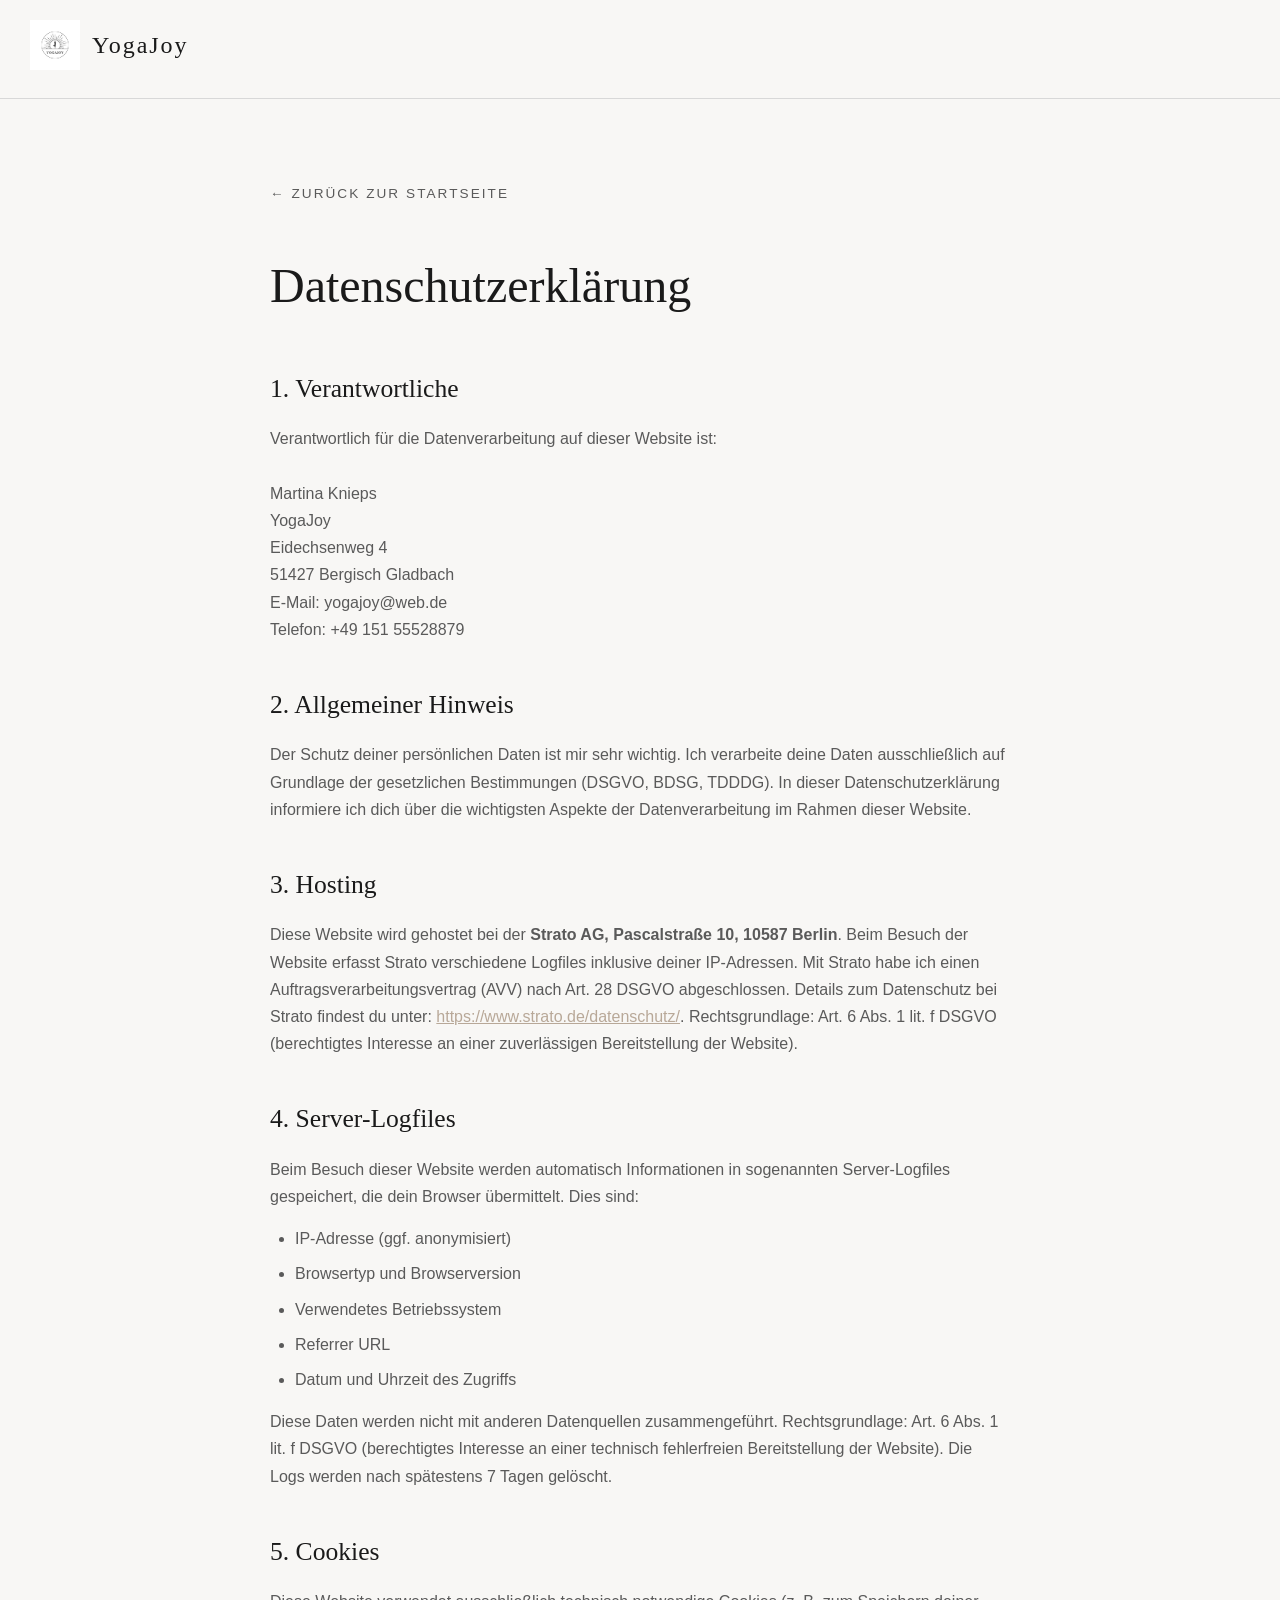
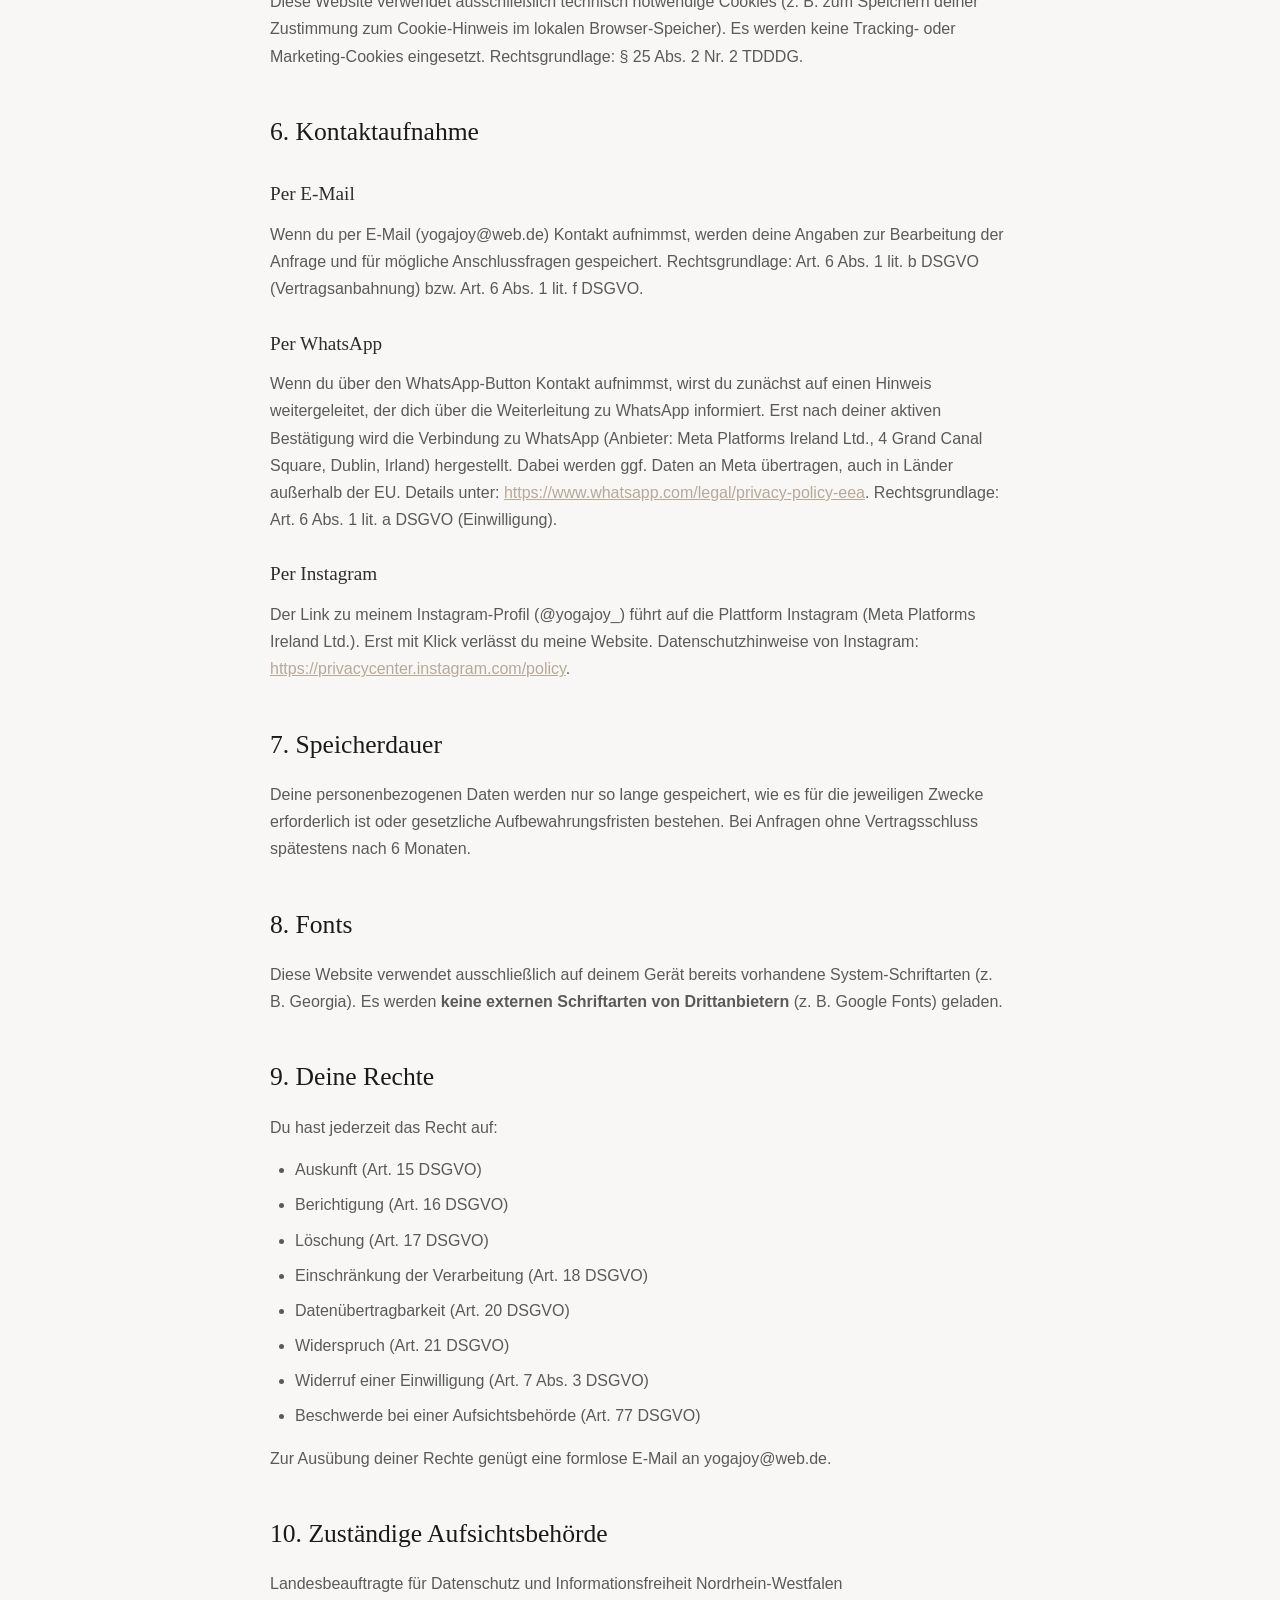
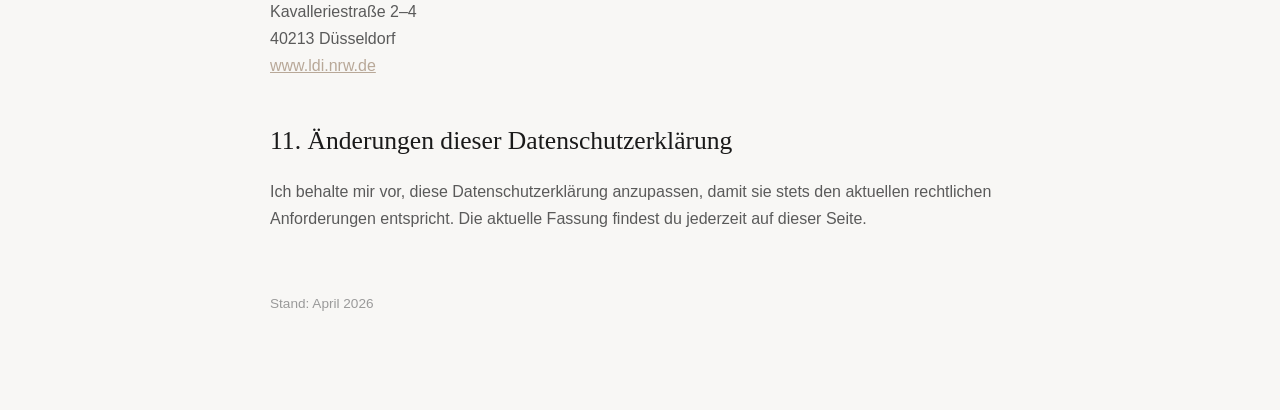
==== datenschutz.html @ 41051c27 "Add files via upload" ====
<!DOCTYPE html>
<html lang="de">
<head>
    <meta charset="UTF-8">
    <meta name="viewport" content="width=device-width, initial-scale=1.0">
    <title>Datenschutz | YogaJoy Bensberg</title>
    <meta name="description" content="Datenschutzerklärung von YogaJoy – Martina Knieps.">
    <meta name="robots" content="noindex, follow">
    <link rel="icon" type="image/png" href="bilder/YogaJoy_Logo_transparent.png">
    <link rel="stylesheet" href="fonts/fonts.css">
    <style>
        :root {
            --black: #1a1a1a; --dark: #2c2c2c; --mid: #5a5a5a; --light: #9a9a9a;
            --silver: #d8d8d8; --offwhite: #f8f7f5; --accent: #b8a898;
        }
        * { margin: 0; padding: 0; box-sizing: border-box; }
        body {
            font-family: 'Jost', -apple-system, BlinkMacSystemFont, 'Segoe UI', sans-serif;
            font-weight: 300; color: var(--dark); background: var(--offwhite); line-height: 1.7;
        }
        h1, h2, h3 { font-family: 'Cormorant Garamond', Georgia, serif; font-weight: 400; color: var(--black); }
        h1 { font-size: 3rem; margin-bottom: 40px; }
        h2 { font-size: 1.6rem; margin-top: 40px; margin-bottom: 15px; }
        h3 { font-size: 1.2rem; margin-top: 25px; margin-bottom: 10px; color: var(--dark); }
        .container { max-width: 800px; margin: 0 auto; padding: 80px 30px; }
        p, ul { margin-bottom: 15px; color: var(--mid); }
        ul { padding-left: 25px; }
        li { margin-bottom: 8px; }
        a { color: var(--accent); }
        .back-link {
            display: inline-flex; align-items: center; gap: 8px;
            color: var(--mid); text-decoration: none; margin-bottom: 40px;
            font-size: 0.85rem; text-transform: uppercase; letter-spacing: 0.15em;
        }
        .back-link:hover { color: var(--black); }
        header {
            padding: 20px 30px; background: rgba(248,247,245,0.92);
            backdrop-filter: blur(15px); border-bottom: 1px solid var(--silver);
        }
        .logo-link { display: inline-flex; align-items: center; gap: 12px; text-decoration: none; }
        .logo-link img { height: 50px; }
        .logo-link span {
            font-family: 'Cormorant Garamond', Georgia, serif; font-size: 1.5rem;
            color: var(--black); letter-spacing: 0.08em;
        }
    </style>
</head>
<body>

<header>
    <a href="index.html" class="logo-link">
        <img src="bilder/YogaJoy_Logo_transparent.png" alt="YogaJoy Logo">
        <span>YogaJoy</span>
    </a>
</header>

<div class="container">
    <a href="index.html" class="back-link">← Zurück zur Startseite</a>
    <h1>Datenschutzerklärung</h1>

    <h2>1. Verantwortliche</h2>
    <p>
        Verantwortlich für die Datenverarbeitung auf dieser Website ist:<br><br>
        Martina Knieps<br>
        YogaJoy<br>
        Eidechsenweg 4<br>
        51427 Bergisch Gladbach<br>
        E-Mail: yogajoy@web.de<br>
        Telefon: +49 151 55528879
    </p>

    <h2>2. Allgemeiner Hinweis</h2>
    <p>Der Schutz deiner persönlichen Daten ist mir sehr wichtig. Ich verarbeite deine Daten ausschließlich auf Grundlage der gesetzlichen Bestimmungen (DSGVO, BDSG, TDDDG). In dieser Datenschutzerklärung informiere ich dich über die wichtigsten Aspekte der Datenverarbeitung im Rahmen dieser Website.</p>

    <h2>3. Hosting</h2>
    <p>Diese Website wird gehostet bei der <strong>Strato AG, Pascalstraße 10, 10587 Berlin</strong>. Beim Besuch der Website erfasst Strato verschiedene Logfiles inklusive deiner IP-Adressen. Mit Strato habe ich einen Auftragsverarbeitungsvertrag (AVV) nach Art. 28 DSGVO abgeschlossen. Details zum Datenschutz bei Strato findest du unter: <a href="https://www.strato.de/datenschutz/" target="_blank" rel="noopener">https://www.strato.de/datenschutz/</a>. Rechtsgrundlage: Art. 6 Abs. 1 lit. f DSGVO (berechtigtes Interesse an einer zuverlässigen Bereitstellung der Website).</p>

    <h2>4. Server-Logfiles</h2>
    <p>Beim Besuch dieser Website werden automatisch Informationen in sogenannten Server-Logfiles gespeichert, die dein Browser übermittelt. Dies sind:</p>
    <ul>
        <li>IP-Adresse (ggf. anonymisiert)</li>
        <li>Browsertyp und Browserversion</li>
        <li>Verwendetes Betriebssystem</li>
        <li>Referrer URL</li>
        <li>Datum und Uhrzeit des Zugriffs</li>
    </ul>
    <p>Diese Daten werden nicht mit anderen Datenquellen zusammengeführt. Rechtsgrundlage: Art. 6 Abs. 1 lit. f DSGVO (berechtigtes Interesse an einer technisch fehlerfreien Bereitstellung der Website). Die Logs werden nach spätestens 7 Tagen gelöscht.</p>

    <h2>5. Cookies</h2>
    <p>Diese Website verwendet ausschließlich technisch notwendige Cookies (z. B. zum Speichern deiner Zustimmung zum Cookie-Hinweis im lokalen Browser-Speicher). Es werden keine Tracking- oder Marketing-Cookies eingesetzt. Rechtsgrundlage: § 25 Abs. 2 Nr. 2 TDDDG.</p>

    <h2>6. Kontaktaufnahme</h2>
    <h3>Per E-Mail</h3>
    <p>Wenn du per E-Mail (yogajoy@web.de) Kontakt aufnimmst, werden deine Angaben zur Bearbeitung der Anfrage und für mögliche Anschlussfragen gespeichert. Rechtsgrundlage: Art. 6 Abs. 1 lit. b DSGVO (Vertragsanbahnung) bzw. Art. 6 Abs. 1 lit. f DSGVO.</p>

    <h3>Per WhatsApp</h3>
    <p>Wenn du über den WhatsApp-Button Kontakt aufnimmst, wirst du zunächst auf einen Hinweis weitergeleitet, der dich über die Weiterleitung zu WhatsApp informiert. Erst nach deiner aktiven Bestätigung wird die Verbindung zu WhatsApp (Anbieter: Meta Platforms Ireland Ltd., 4 Grand Canal Square, Dublin, Irland) hergestellt. Dabei werden ggf. Daten an Meta übertragen, auch in Länder außerhalb der EU. Details unter: <a href="https://www.whatsapp.com/legal/privacy-policy-eea" target="_blank" rel="noopener">https://www.whatsapp.com/legal/privacy-policy-eea</a>. Rechtsgrundlage: Art. 6 Abs. 1 lit. a DSGVO (Einwilligung).</p>

    <h3>Per Instagram</h3>
    <p>Der Link zu meinem Instagram-Profil (@yogajoy_) führt auf die Plattform Instagram (Meta Platforms Ireland Ltd.). Erst mit Klick verlässt du meine Website. Datenschutzhinweise von Instagram: <a href="https://privacycenter.instagram.com/policy" target="_blank" rel="noopener">https://privacycenter.instagram.com/policy</a>.</p>

    <h2>7. Speicherdauer</h2>
    <p>Deine personenbezogenen Daten werden nur so lange gespeichert, wie es für die jeweiligen Zwecke erforderlich ist oder gesetzliche Aufbewahrungsfristen bestehen. Bei Anfragen ohne Vertragsschluss spätestens nach 6 Monaten.</p>

    <h2>8. Fonts</h2>
    <p>Diese Website verwendet ausschließlich auf deinem Gerät bereits vorhandene System-Schriftarten (z. B. Georgia). Es werden <strong>keine externen Schriftarten von Drittanbietern</strong> (z. B. Google Fonts) geladen.</p>

    <h2>9. Deine Rechte</h2>
    <p>Du hast jederzeit das Recht auf:</p>
    <ul>
        <li>Auskunft (Art. 15 DSGVO)</li>
        <li>Berichtigung (Art. 16 DSGVO)</li>
        <li>Löschung (Art. 17 DSGVO)</li>
        <li>Einschränkung der Verarbeitung (Art. 18 DSGVO)</li>
        <li>Datenübertragbarkeit (Art. 20 DSGVO)</li>
        <li>Widerspruch (Art. 21 DSGVO)</li>
        <li>Widerruf einer Einwilligung (Art. 7 Abs. 3 DSGVO)</li>
        <li>Beschwerde bei einer Aufsichtsbehörde (Art. 77 DSGVO)</li>
    </ul>
    <p>Zur Ausübung deiner Rechte genügt eine formlose E-Mail an yogajoy@web.de.</p>

    <h2>10. Zuständige Aufsichtsbehörde</h2>
    <p>
        Landesbeauftragte für Datenschutz und Informationsfreiheit Nordrhein-Westfalen<br>
        Kavalleriestraße 2–4<br>
        40213 Düsseldorf<br>
        <a href="https://www.ldi.nrw.de" target="_blank" rel="noopener">www.ldi.nrw.de</a>
    </p>

    <h2>11. Änderungen dieser Datenschutzerklärung</h2>
    <p>Ich behalte mir vor, diese Datenschutzerklärung anzupassen, damit sie stets den aktuellen rechtlichen Anforderungen entspricht. Die aktuelle Fassung findest du jederzeit auf dieser Seite.</p>

    <p style="margin-top: 60px; font-size: 0.85rem; color: var(--light);">
        Stand: April 2026
    </p>
</div>

</body>
</html>
---- fonts/fonts.css ----
/*
  YogaJoy – Font-Definitionen
  ============================
  
  Die Website nutzt System-Fonts (Georgia + System-Sans).
  Das ist DSGVO-konform, schnell und sieht sehr elegant aus.
  
  Falls du später die Original-Fonts (Cormorant Garamond + Jost) möchtest,
  schau in die Datei "_FONTS_UPGRADE.txt" im gleichen Ordner.
*/

/* Keine @font-face Regeln aktiv - Fallbacks aus style.css werden genutzt */
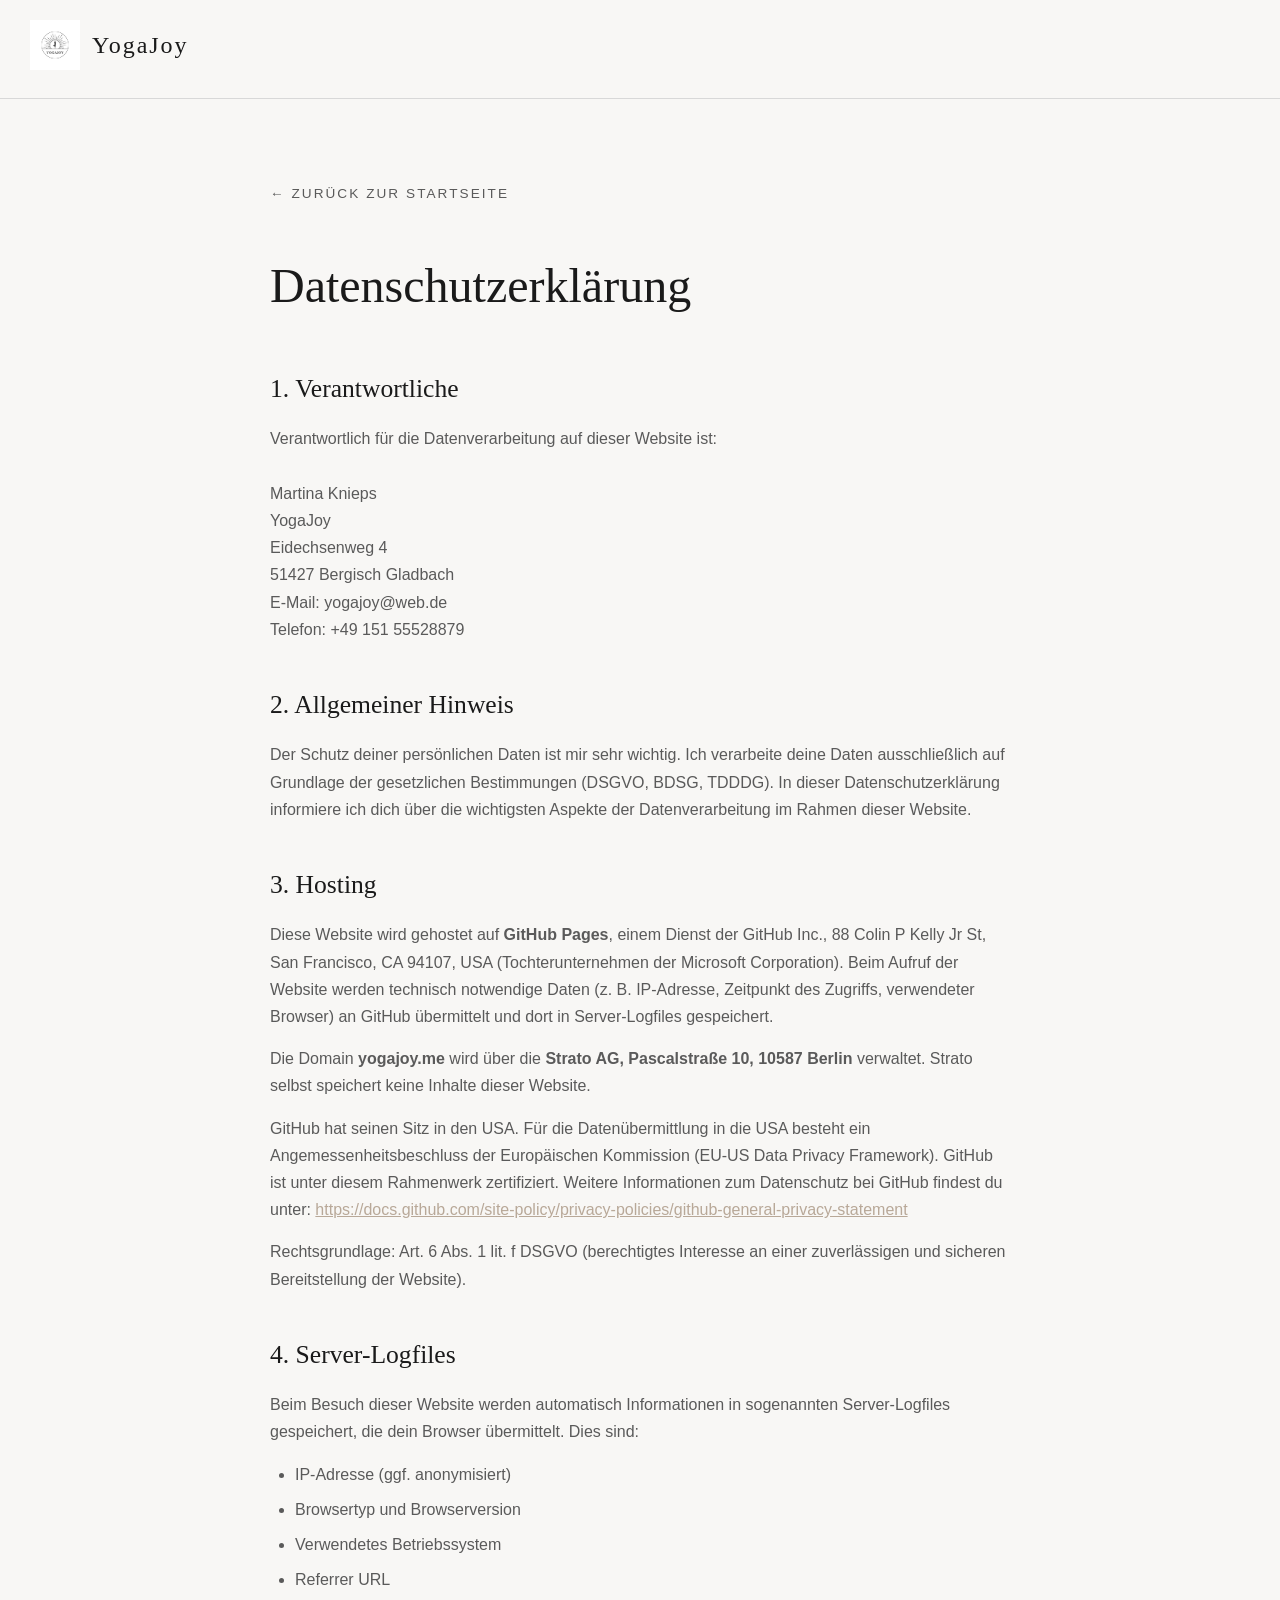
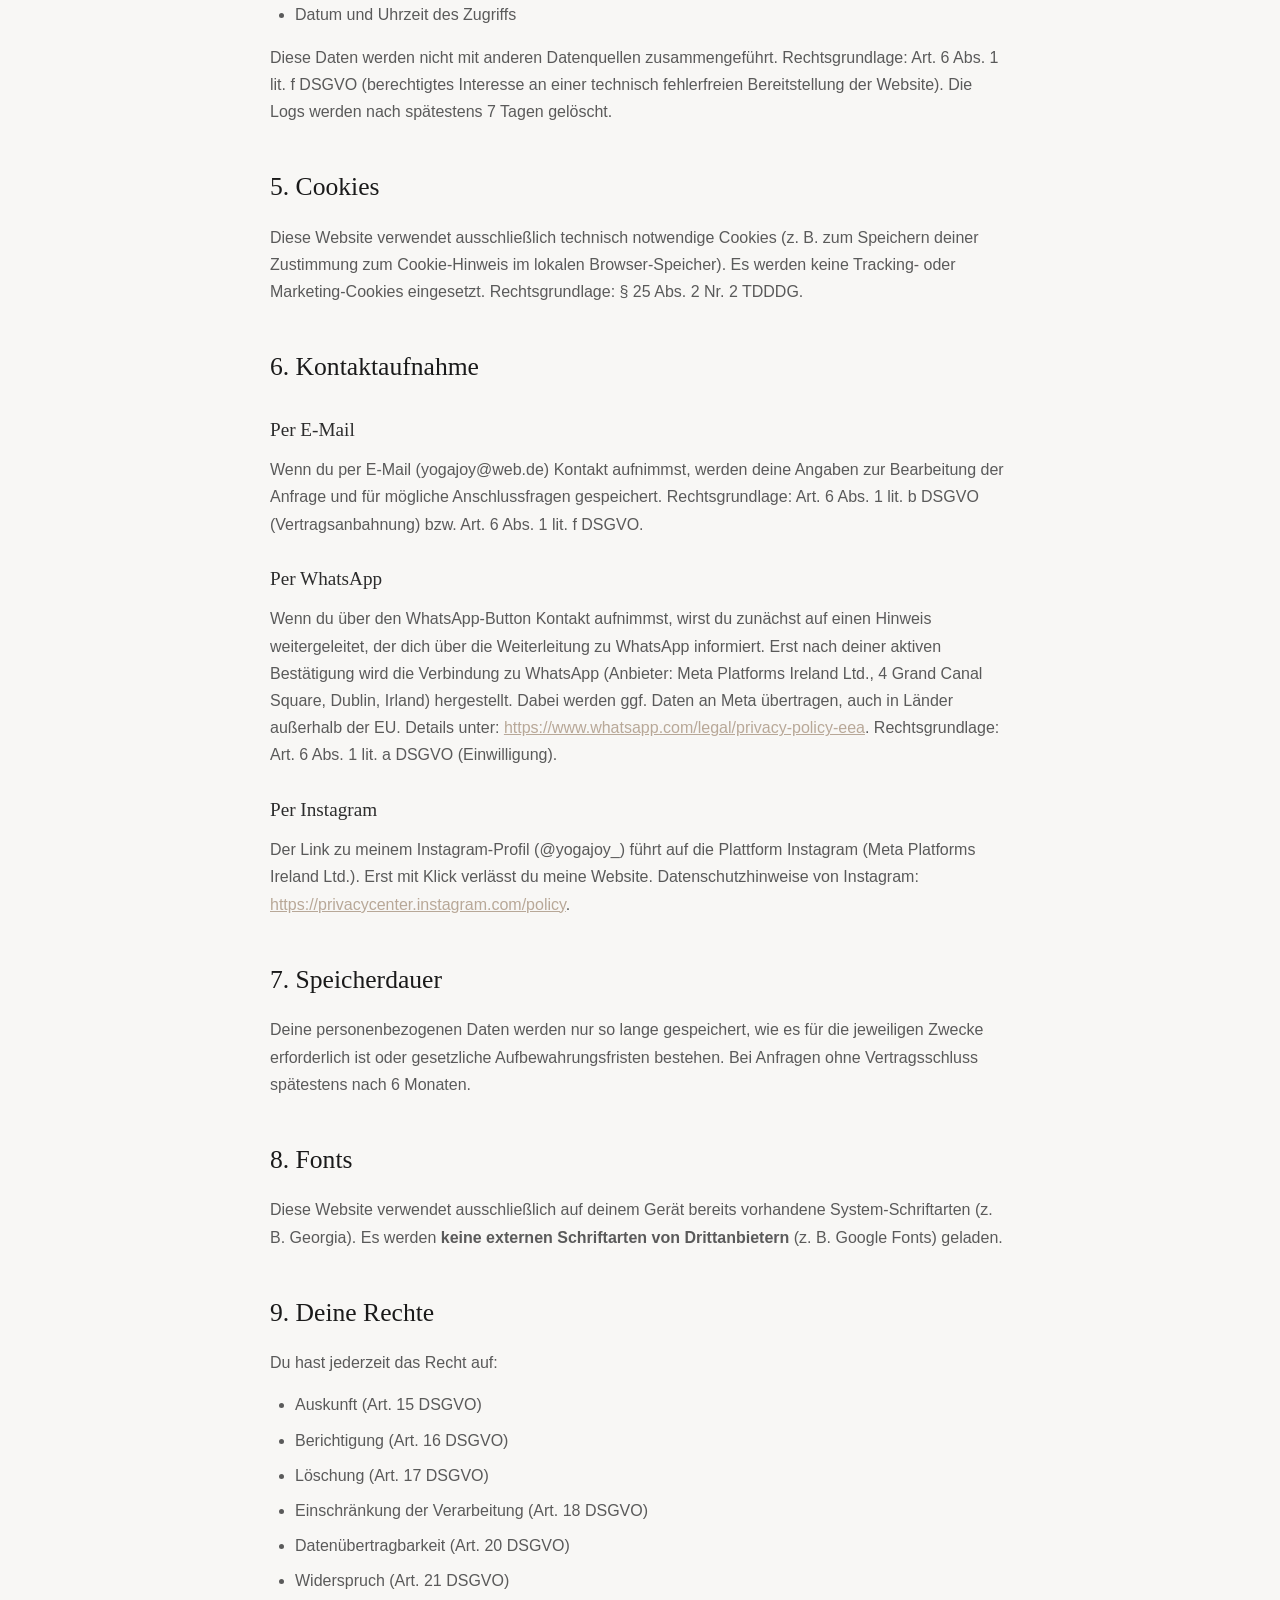
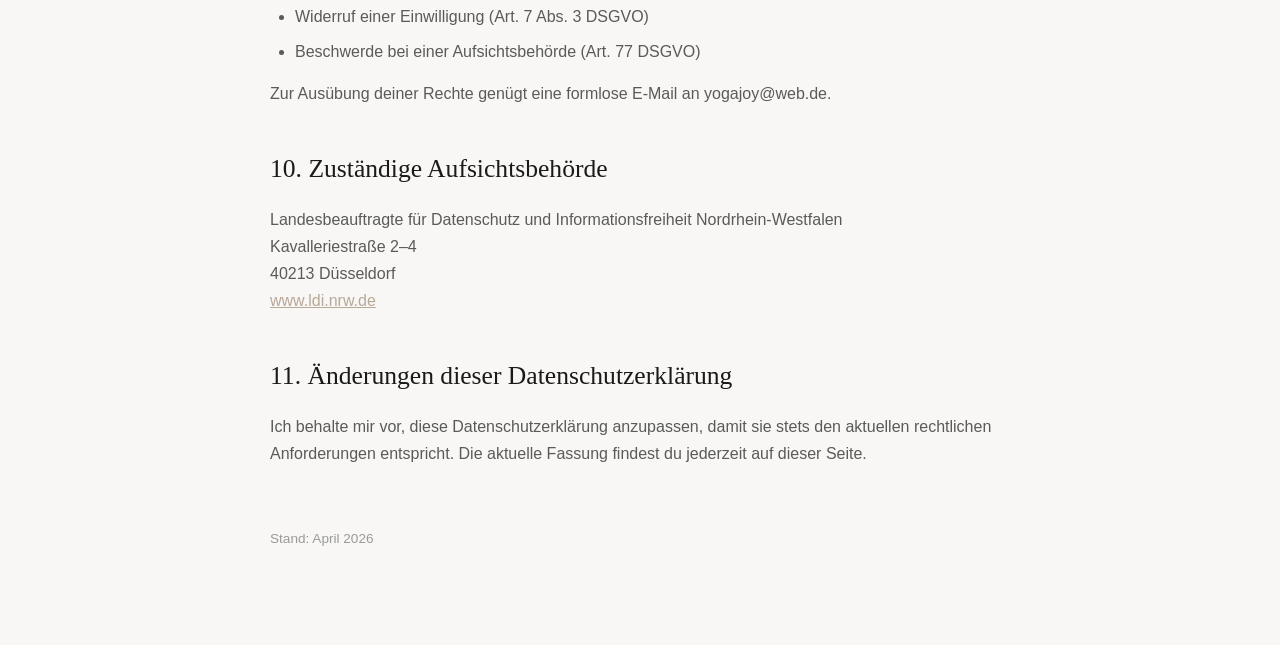
==== commit f1e3b70c: "Add files via upload" ====
--- a/datenschutz.html
+++ b/datenschutz.html
@@ -73,7 +73,10 @@
     <p>Der Schutz deiner persönlichen Daten ist mir sehr wichtig. Ich verarbeite deine Daten ausschließlich auf Grundlage der gesetzlichen Bestimmungen (DSGVO, BDSG, TDDDG). In dieser Datenschutzerklärung informiere ich dich über die wichtigsten Aspekte der Datenverarbeitung im Rahmen dieser Website.</p>
 
     <h2>3. Hosting</h2>
-    <p>Diese Website wird gehostet bei der <strong>Strato AG, Pascalstraße 10, 10587 Berlin</strong>. Beim Besuch der Website erfasst Strato verschiedene Logfiles inklusive deiner IP-Adressen. Mit Strato habe ich einen Auftragsverarbeitungsvertrag (AVV) nach Art. 28 DSGVO abgeschlossen. Details zum Datenschutz bei Strato findest du unter: <a href="https://www.strato.de/datenschutz/" target="_blank" rel="noopener">https://www.strato.de/datenschutz/</a>. Rechtsgrundlage: Art. 6 Abs. 1 lit. f DSGVO (berechtigtes Interesse an einer zuverlässigen Bereitstellung der Website).</p>
+    <p>Diese Website wird gehostet auf <strong>GitHub Pages</strong>, einem Dienst der GitHub Inc., 88 Colin P Kelly Jr St, San Francisco, CA 94107, USA (Tochterunternehmen der Microsoft Corporation). Beim Aufruf der Website werden technisch notwendige Daten (z. B. IP-Adresse, Zeitpunkt des Zugriffs, verwendeter Browser) an GitHub übermittelt und dort in Server-Logfiles gespeichert.</p>
+    <p>Die Domain <strong>yogajoy.me</strong> wird über die <strong>Strato AG, Pascalstraße 10, 10587 Berlin</strong> verwaltet. Strato selbst speichert keine Inhalte dieser Website.</p>
+    <p>GitHub hat seinen Sitz in den USA. Für die Datenübermittlung in die USA besteht ein Angemessenheitsbeschluss der Europäischen Kommission (EU-US Data Privacy Framework). GitHub ist unter diesem Rahmenwerk zertifiziert. Weitere Informationen zum Datenschutz bei GitHub findest du unter: <a href="https://docs.github.com/site-policy/privacy-policies/github-general-privacy-statement" target="_blank" rel="noopener">https://docs.github.com/site-policy/privacy-policies/github-general-privacy-statement</a></p>
+    <p>Rechtsgrundlage: Art. 6 Abs. 1 lit. f DSGVO (berechtigtes Interesse an einer zuverlässigen und sicheren Bereitstellung der Website).</p>
 
     <h2>4. Server-Logfiles</h2>
     <p>Beim Besuch dieser Website werden automatisch Informationen in sogenannten Server-Logfiles gespeichert, die dein Browser übermittelt. Dies sind:</p>
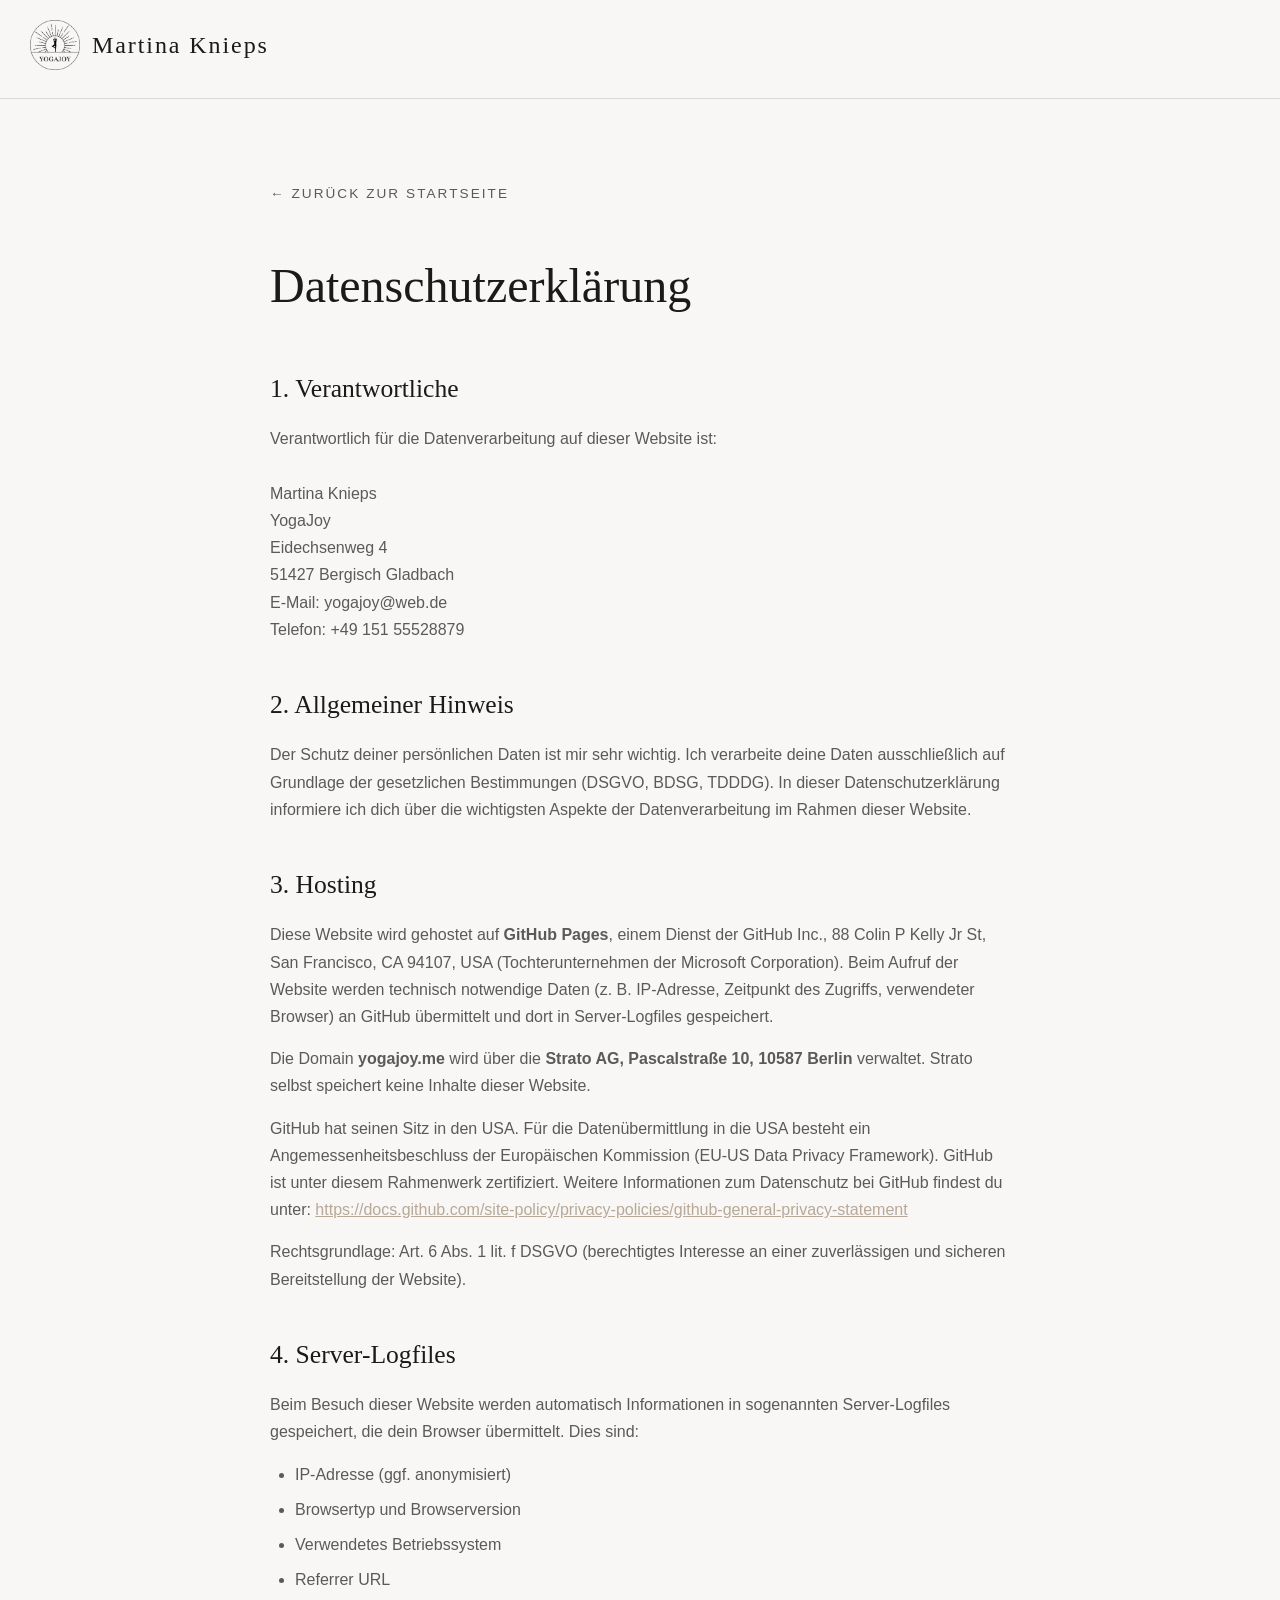
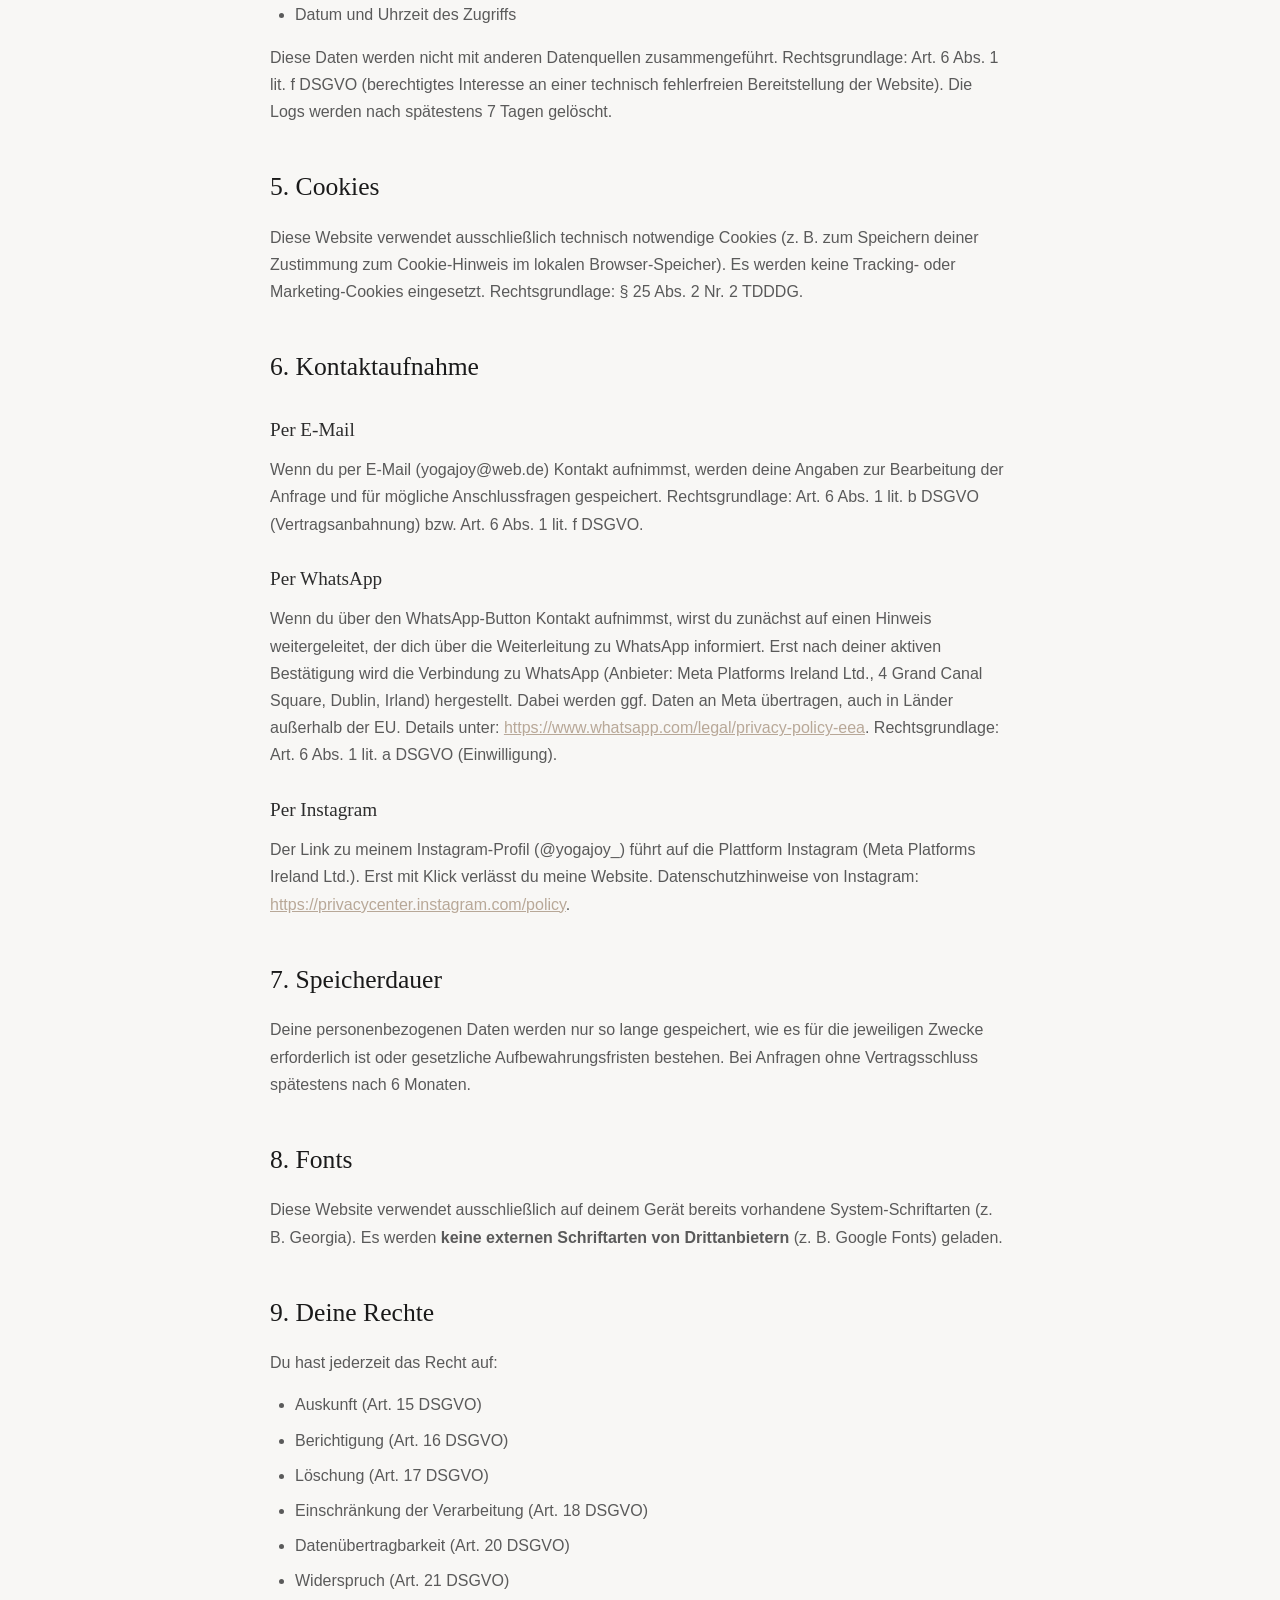
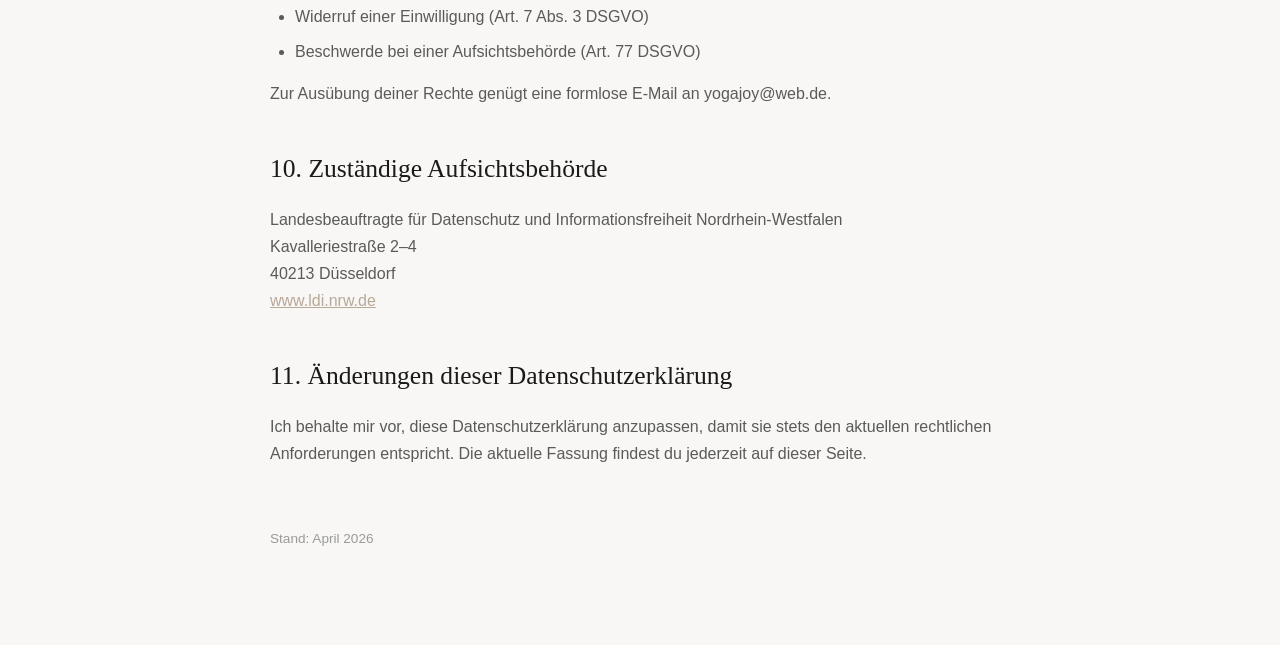
==== commit bd4b75fe: "Add files via upload" ====
--- a/datenschutz.html
+++ b/datenschutz.html
@@ -50,7 +50,7 @@
 <header>
     <a href="index.html" class="logo-link">
         <img src="bilder/YogaJoy_Logo_transparent.png" alt="YogaJoy Logo">
-        <span>YogaJoy</span>
+        <span>Martina Knieps</span>
     </a>
 </header>
 
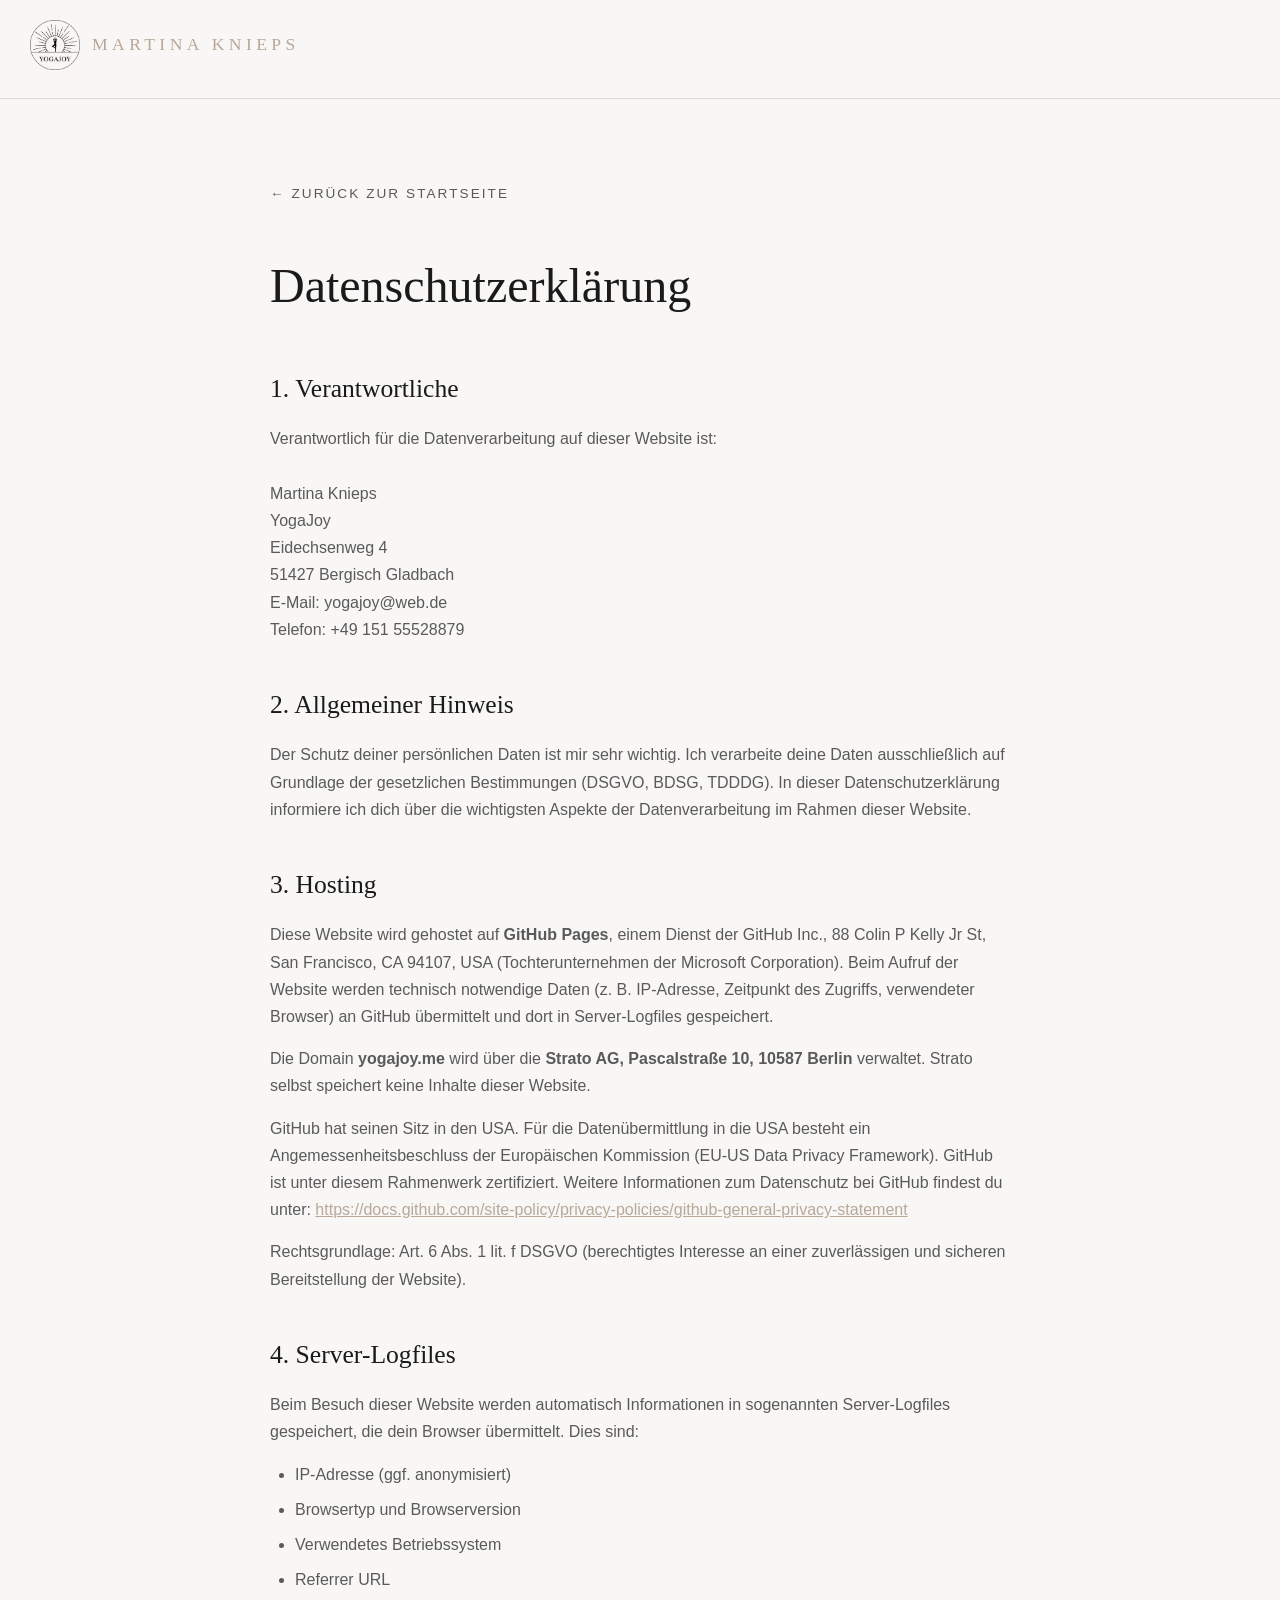
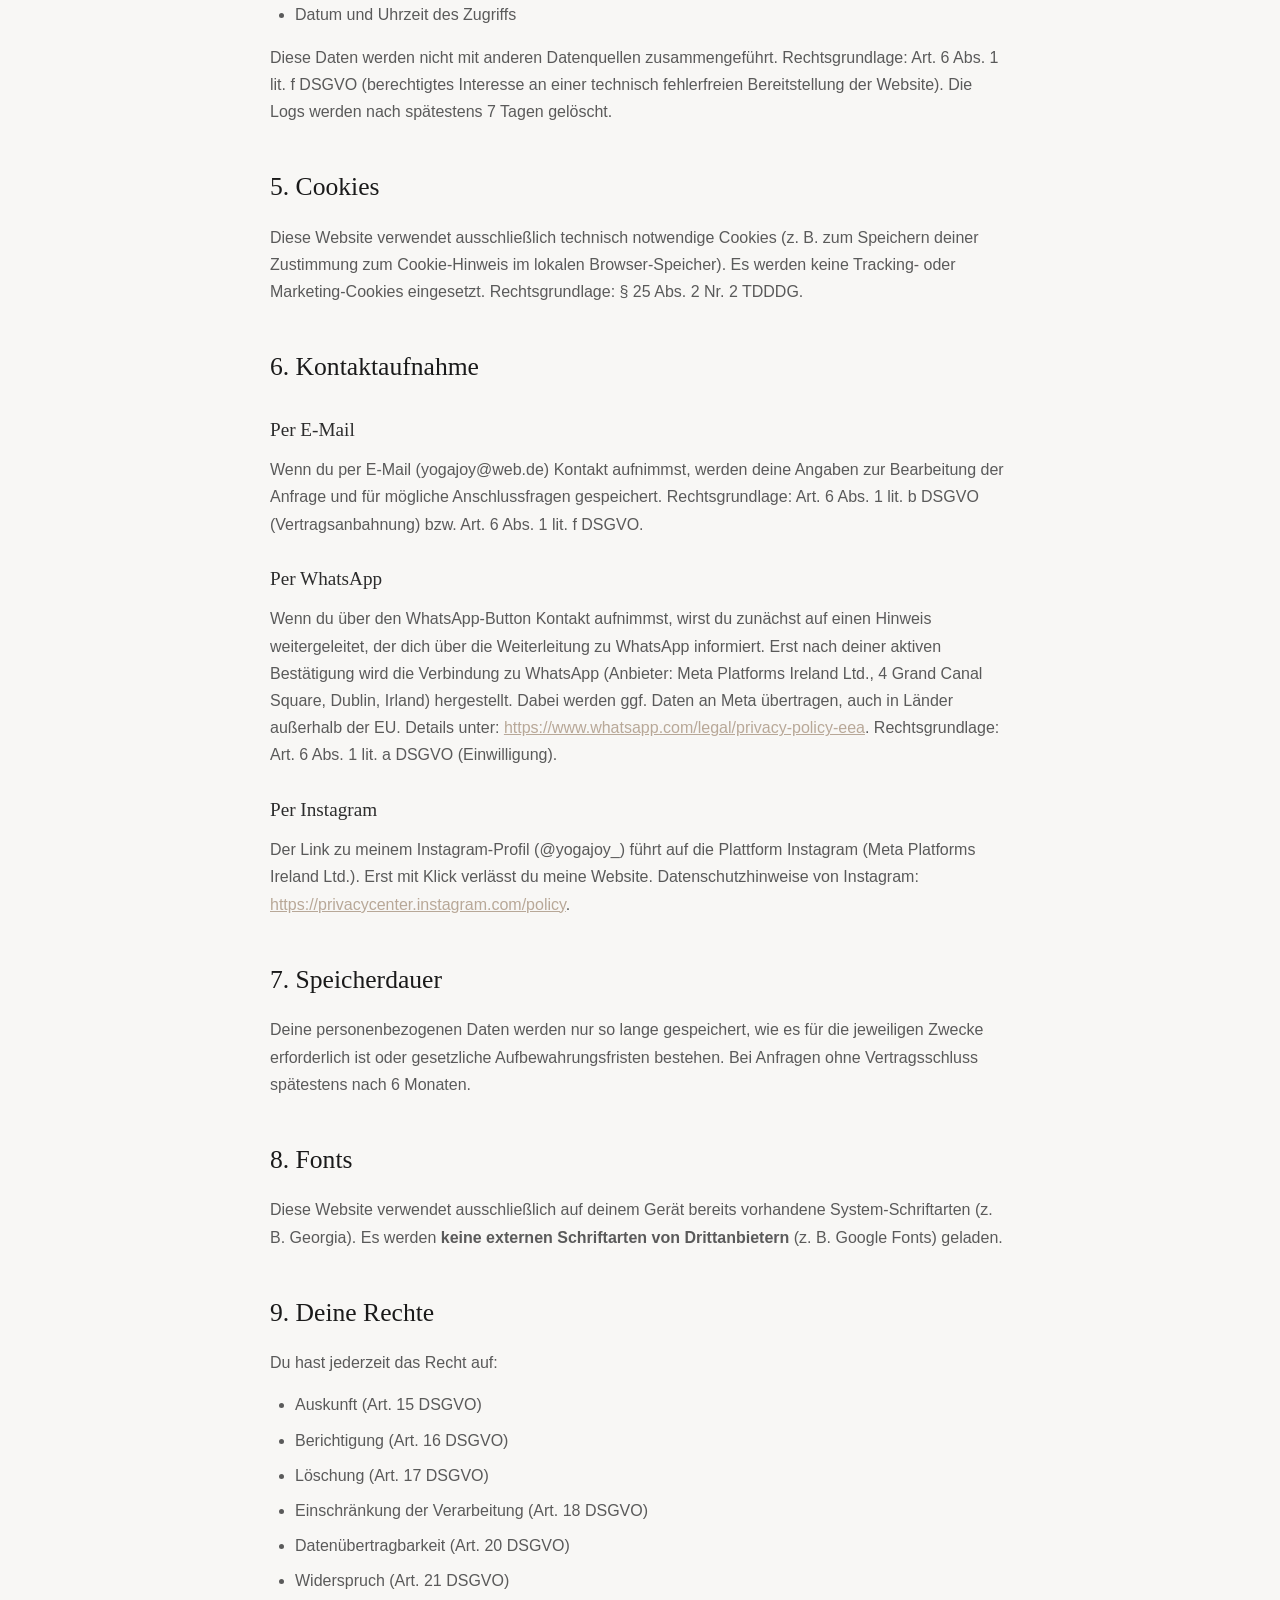
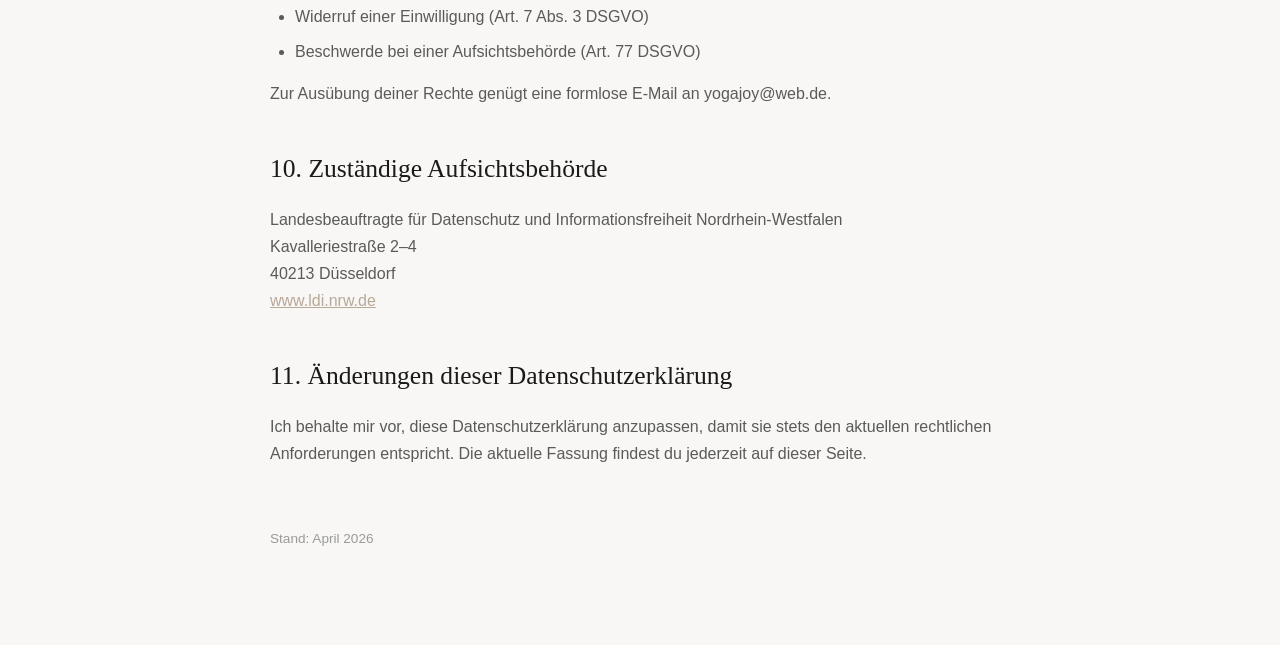
==== commit 339b15ac: "Add files via upload" ====
--- a/datenschutz.html
+++ b/datenschutz.html
@@ -40,8 +40,9 @@
         .logo-link { display: inline-flex; align-items: center; gap: 12px; text-decoration: none; }
         .logo-link img { height: 50px; }
         .logo-link span {
-            font-family: 'Cormorant Garamond', Georgia, serif; font-size: 1.5rem;
-            color: var(--black); letter-spacing: 0.08em;
+            font-family: 'Cormorant Garamond', Georgia, serif; font-size: 1.1rem;
+            color: var(--accent); letter-spacing: 0.25em; font-weight: 400;
+            text-transform: uppercase;
         }
     </style>
 </head>
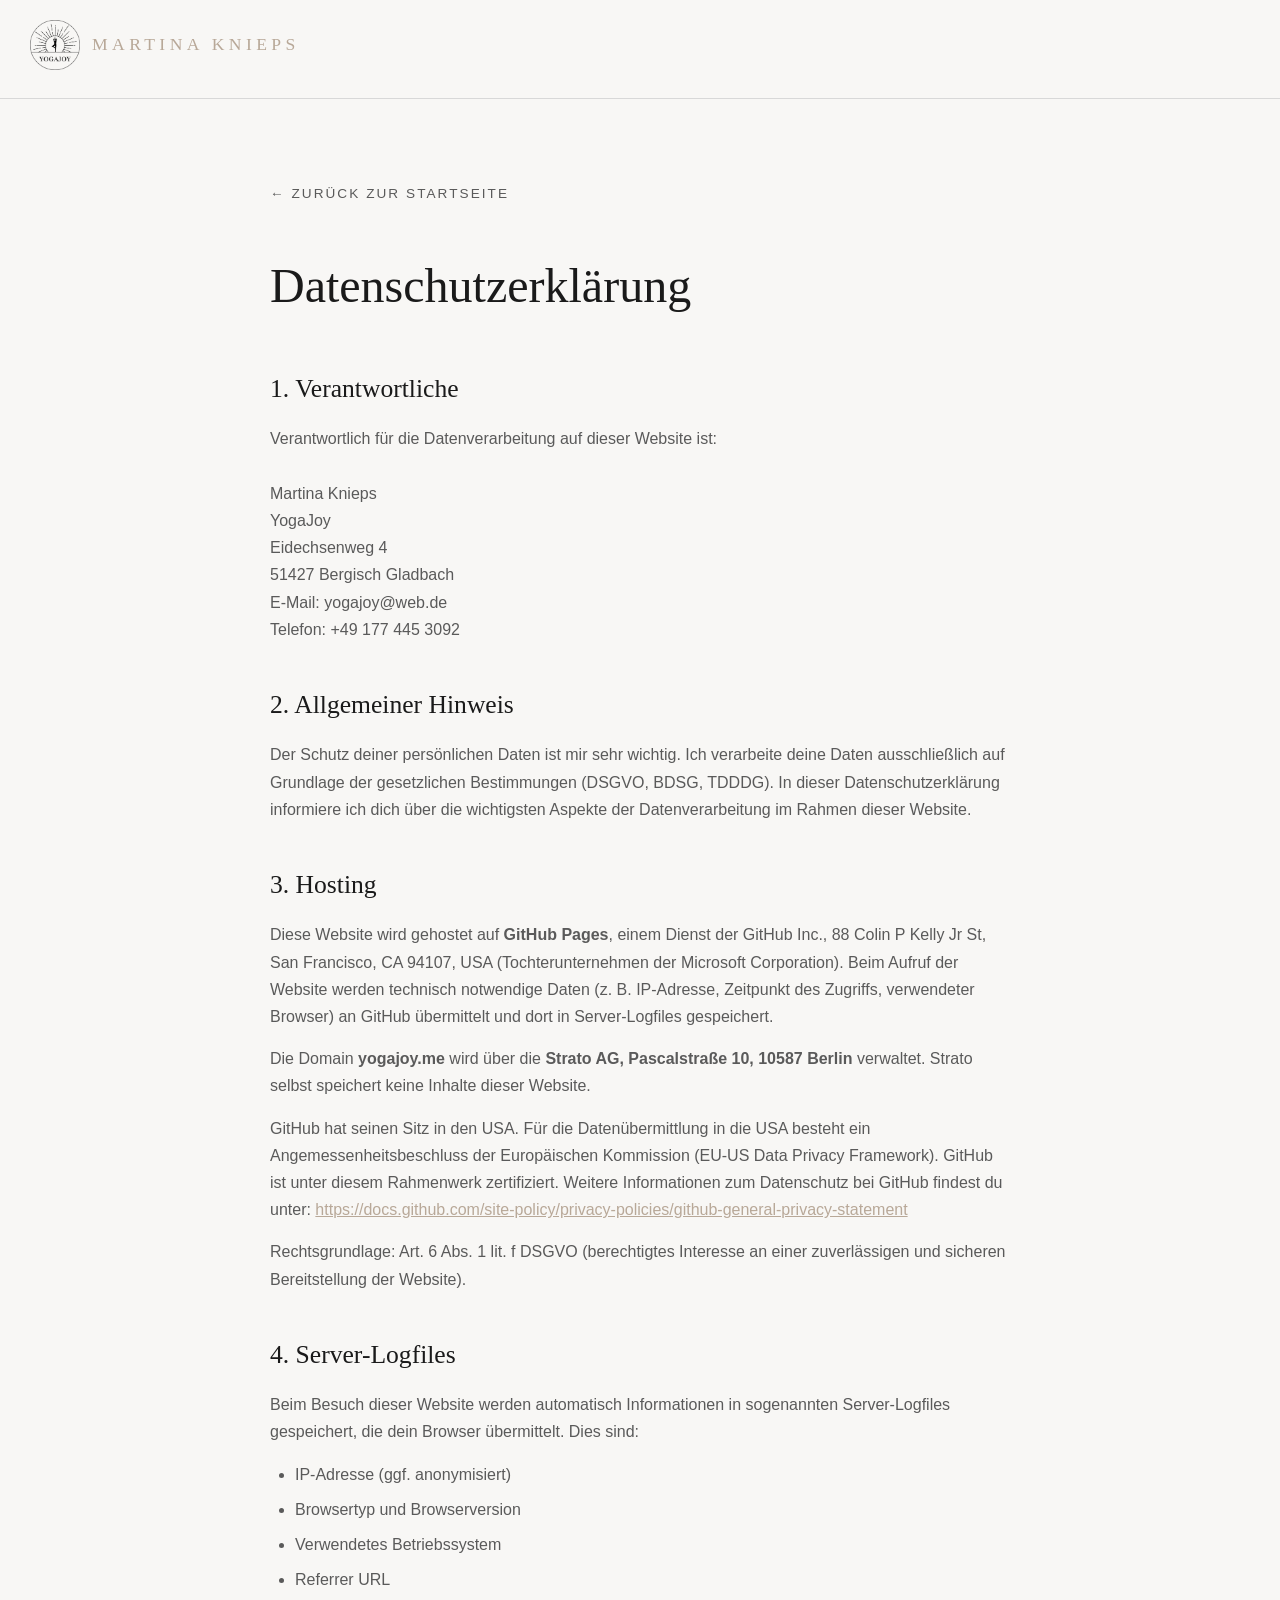
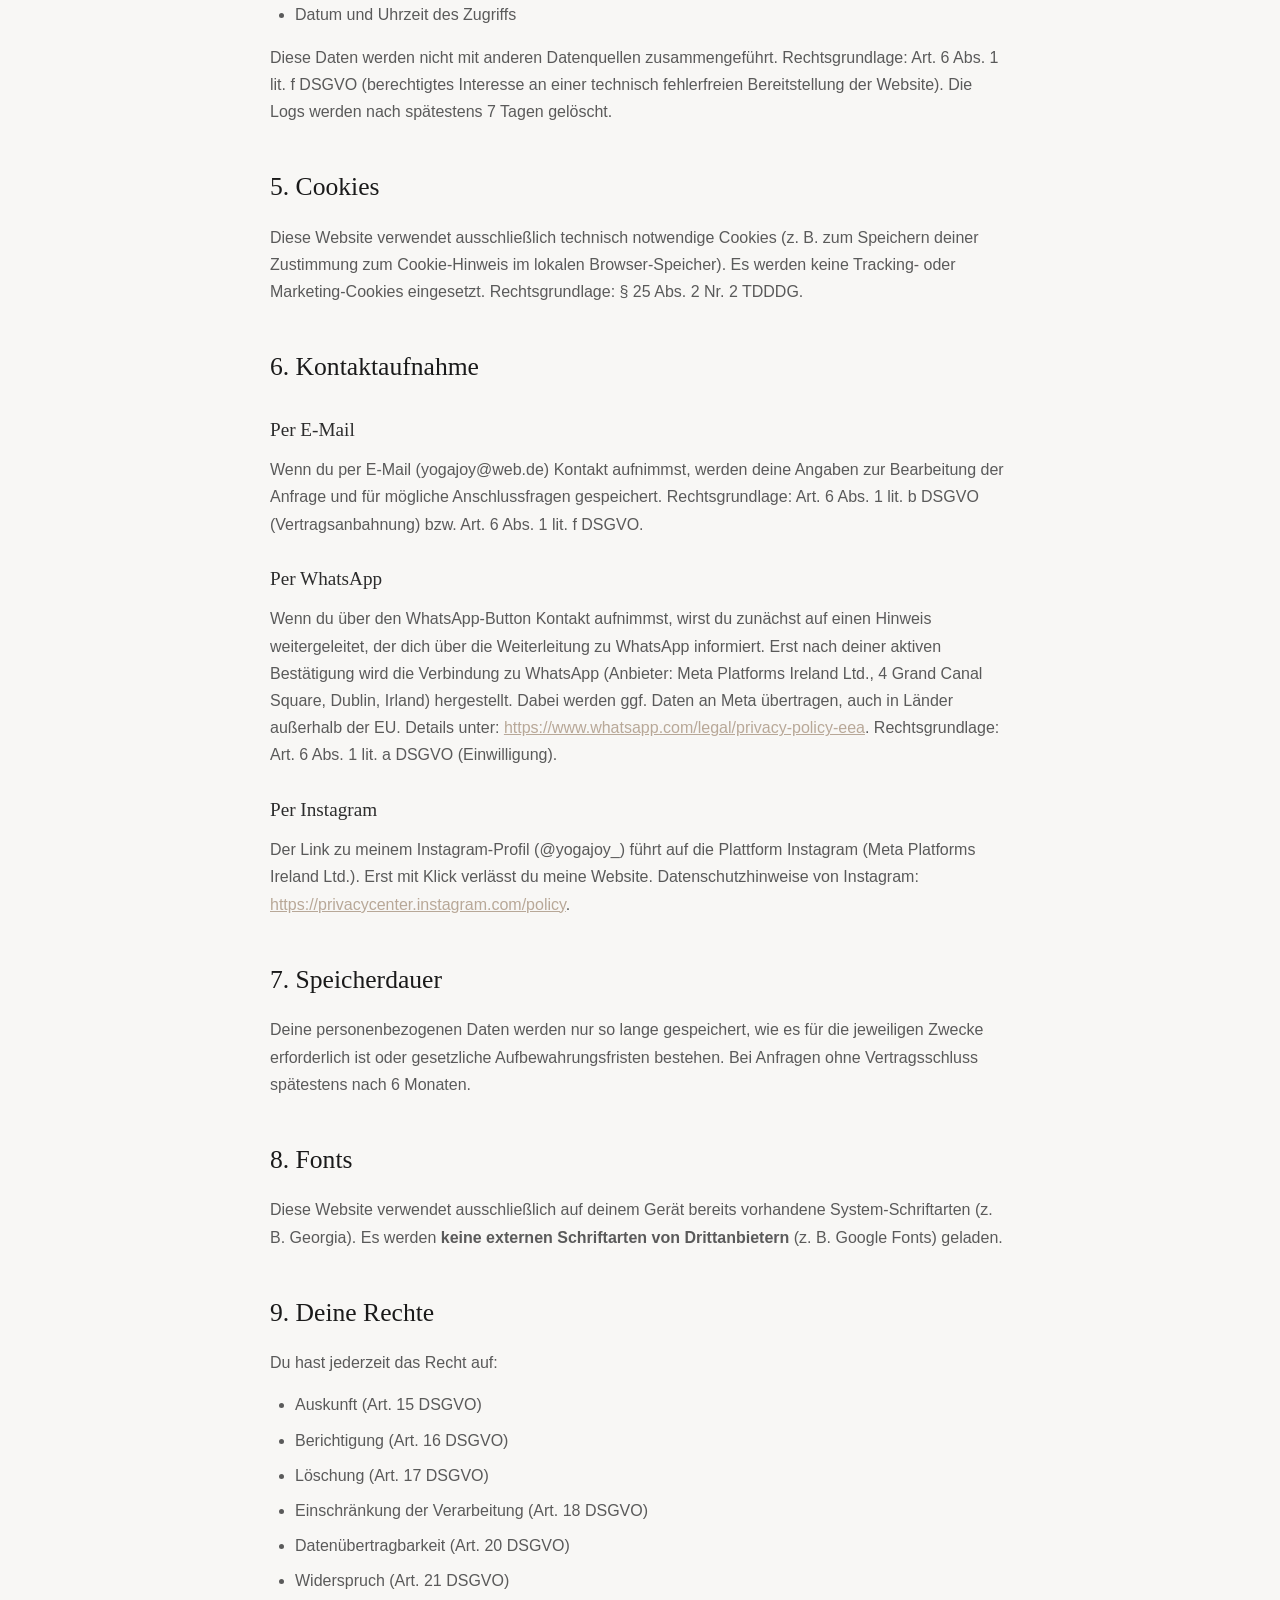
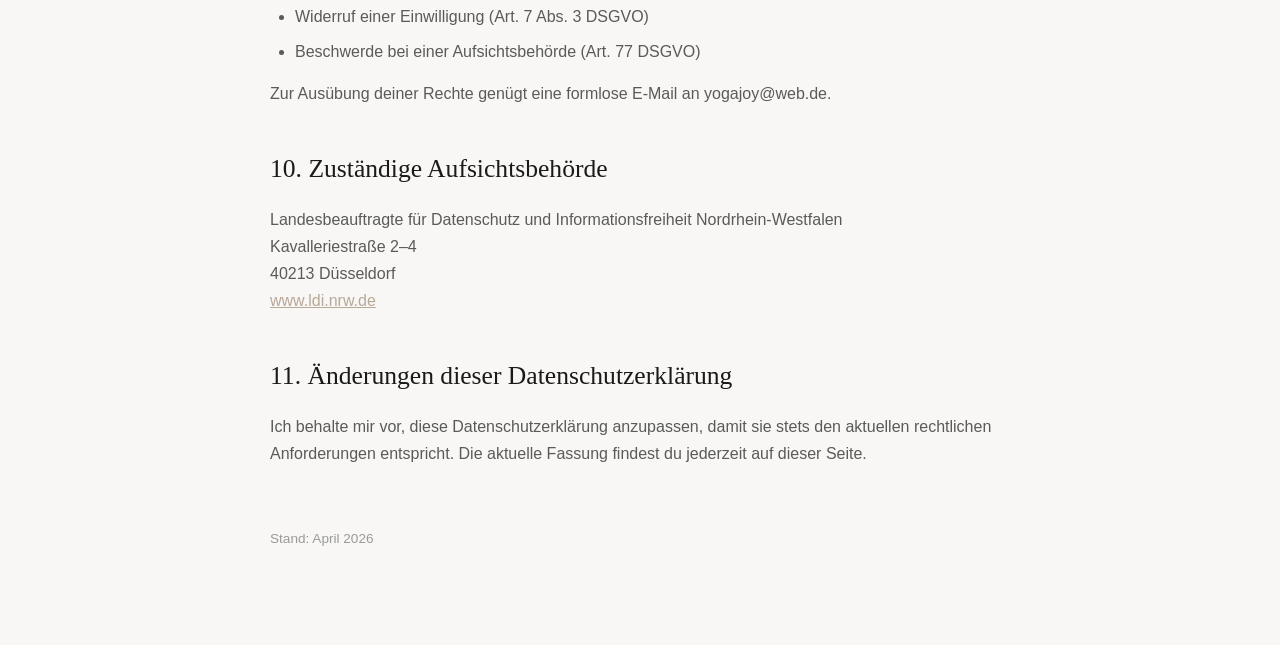
==== commit 8434f609: "feat: update retreat page per feedback - hosts section, new video, pricing - Replace schedule sectio" ====
--- a/datenschutz.html
+++ b/datenschutz.html
@@ -67,7 +67,7 @@
         Eidechsenweg 4<br>
         51427 Bergisch Gladbach<br>
         E-Mail: yogajoy@web.de<br>
-        Telefon: +49 151 55528879
+        Telefon: +49 177 445 3092
     </p>
 
     <h2>2. Allgemeiner Hinweis</h2>
@@ -76,7 +76,7 @@
     <h2>3. Hosting</h2>
     <p>Diese Website wird gehostet auf <strong>GitHub Pages</strong>, einem Dienst der GitHub Inc., 88 Colin P Kelly Jr St, San Francisco, CA 94107, USA (Tochterunternehmen der Microsoft Corporation). Beim Aufruf der Website werden technisch notwendige Daten (z. B. IP-Adresse, Zeitpunkt des Zugriffs, verwendeter Browser) an GitHub übermittelt und dort in Server-Logfiles gespeichert.</p>
     <p>Die Domain <strong>yogajoy.me</strong> wird über die <strong>Strato AG, Pascalstraße 10, 10587 Berlin</strong> verwaltet. Strato selbst speichert keine Inhalte dieser Website.</p>
-    <p>GitHub hat seinen Sitz in den USA. Für die Datenübermittlung in die USA besteht ein Angemessenheitsbeschluss der Europäischen Kommission (EU-US Data Privacy Framework). GitHub ist unter diesem Rahmenwerk zertifiziert. Weitere Informationen zum Datenschutz bei GitHub findest du unter: <a href="https://docs.github.com/site-policy/privacy-policies/github-general-privacy-statement" target="_blank" rel="noopener">https://docs.github.com/site-policy/privacy-policies/github-general-privacy-statement</a></p>
+    <p>GitHub hat seinen Sitz in den USA. Für die Datenübermittlung in die USA besteht ein Angemessenheitsbeschluss der Europäischen Kommission (EU-US Data Privacy Framework). GitHub ist unter diesem Rahmenwerk zertifiziert. Weitere Informationen zum Datenschutz bei GitHub findest du unter: <a href="https://docs.github.com/site-policy/privacy-policies/github-general-privacy-statement" target="_blank" rel="noopener noreferrer">https://docs.github.com/site-policy/privacy-policies/github-general-privacy-statement</a></p>
     <p>Rechtsgrundlage: Art. 6 Abs. 1 lit. f DSGVO (berechtigtes Interesse an einer zuverlässigen und sicheren Bereitstellung der Website).</p>
 
     <h2>4. Server-Logfiles</h2>
@@ -98,10 +98,10 @@
     <p>Wenn du per E-Mail (yogajoy@web.de) Kontakt aufnimmst, werden deine Angaben zur Bearbeitung der Anfrage und für mögliche Anschlussfragen gespeichert. Rechtsgrundlage: Art. 6 Abs. 1 lit. b DSGVO (Vertragsanbahnung) bzw. Art. 6 Abs. 1 lit. f DSGVO.</p>
 
     <h3>Per WhatsApp</h3>
-    <p>Wenn du über den WhatsApp-Button Kontakt aufnimmst, wirst du zunächst auf einen Hinweis weitergeleitet, der dich über die Weiterleitung zu WhatsApp informiert. Erst nach deiner aktiven Bestätigung wird die Verbindung zu WhatsApp (Anbieter: Meta Platforms Ireland Ltd., 4 Grand Canal Square, Dublin, Irland) hergestellt. Dabei werden ggf. Daten an Meta übertragen, auch in Länder außerhalb der EU. Details unter: <a href="https://www.whatsapp.com/legal/privacy-policy-eea" target="_blank" rel="noopener">https://www.whatsapp.com/legal/privacy-policy-eea</a>. Rechtsgrundlage: Art. 6 Abs. 1 lit. a DSGVO (Einwilligung).</p>
+    <p>Wenn du über den WhatsApp-Button Kontakt aufnimmst, wirst du zunächst auf einen Hinweis weitergeleitet, der dich über die Weiterleitung zu WhatsApp informiert. Erst nach deiner aktiven Bestätigung wird die Verbindung zu WhatsApp (Anbieter: Meta Platforms Ireland Ltd., 4 Grand Canal Square, Dublin, Irland) hergestellt. Dabei werden ggf. Daten an Meta übertragen, auch in Länder außerhalb der EU. Details unter: <a href="https://www.whatsapp.com/legal/privacy-policy-eea" target="_blank" rel="noopener noreferrer">https://www.whatsapp.com/legal/privacy-policy-eea</a>. Rechtsgrundlage: Art. 6 Abs. 1 lit. a DSGVO (Einwilligung).</p>
 
     <h3>Per Instagram</h3>
-    <p>Der Link zu meinem Instagram-Profil (@yogajoy_) führt auf die Plattform Instagram (Meta Platforms Ireland Ltd.). Erst mit Klick verlässt du meine Website. Datenschutzhinweise von Instagram: <a href="https://privacycenter.instagram.com/policy" target="_blank" rel="noopener">https://privacycenter.instagram.com/policy</a>.</p>
+    <p>Der Link zu meinem Instagram-Profil (@yogajoy_) führt auf die Plattform Instagram (Meta Platforms Ireland Ltd.). Erst mit Klick verlässt du meine Website. Datenschutzhinweise von Instagram: <a href="https://privacycenter.instagram.com/policy" target="_blank" rel="noopener noreferrer">https://privacycenter.instagram.com/policy</a>.</p>
 
     <h2>7. Speicherdauer</h2>
     <p>Deine personenbezogenen Daten werden nur so lange gespeichert, wie es für die jeweiligen Zwecke erforderlich ist oder gesetzliche Aufbewahrungsfristen bestehen. Bei Anfragen ohne Vertragsschluss spätestens nach 6 Monaten.</p>
@@ -128,7 +128,7 @@
         Landesbeauftragte für Datenschutz und Informationsfreiheit Nordrhein-Westfalen<br>
         Kavalleriestraße 2–4<br>
         40213 Düsseldorf<br>
-        <a href="https://www.ldi.nrw.de" target="_blank" rel="noopener">www.ldi.nrw.de</a>
+        <a href="https://www.ldi.nrw.de" target="_blank" rel="noopener noreferrer">www.ldi.nrw.de</a>
     </p>
 
     <h2>11. Änderungen dieser Datenschutzerklärung</h2>
